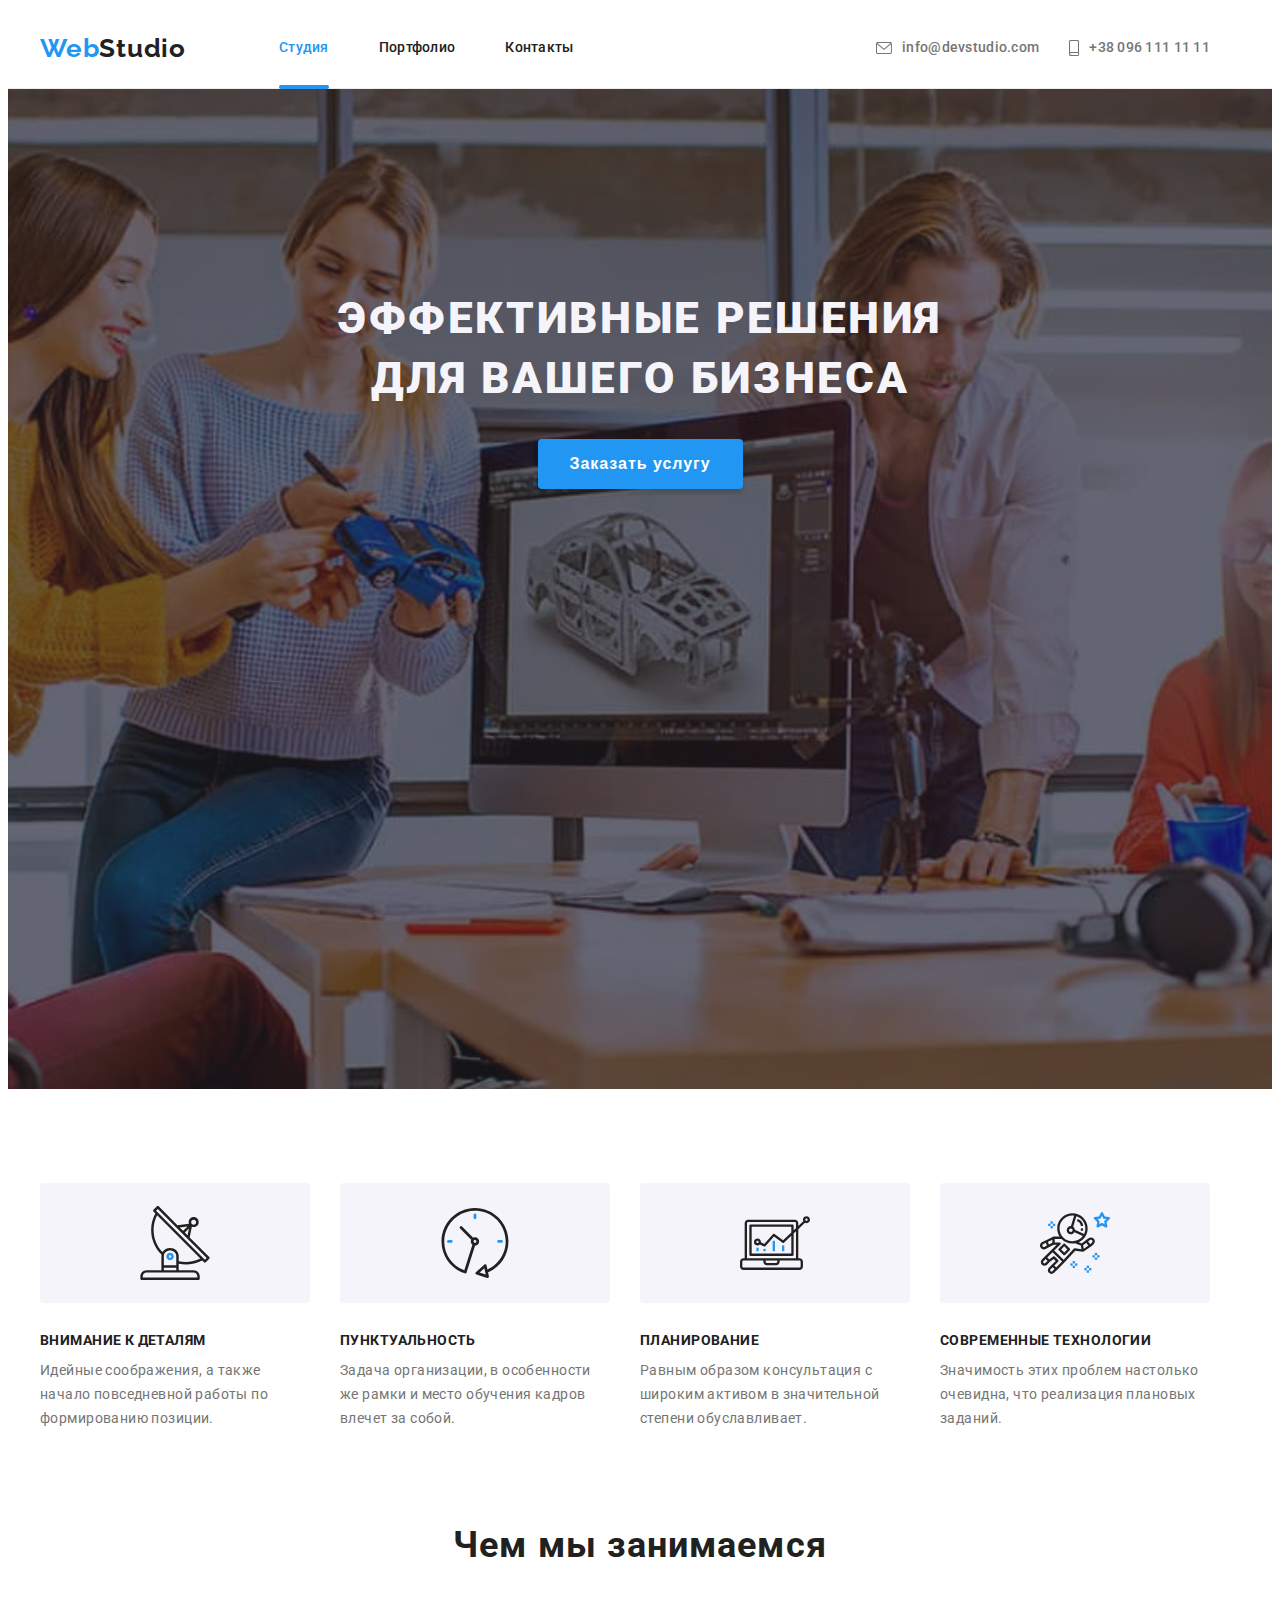
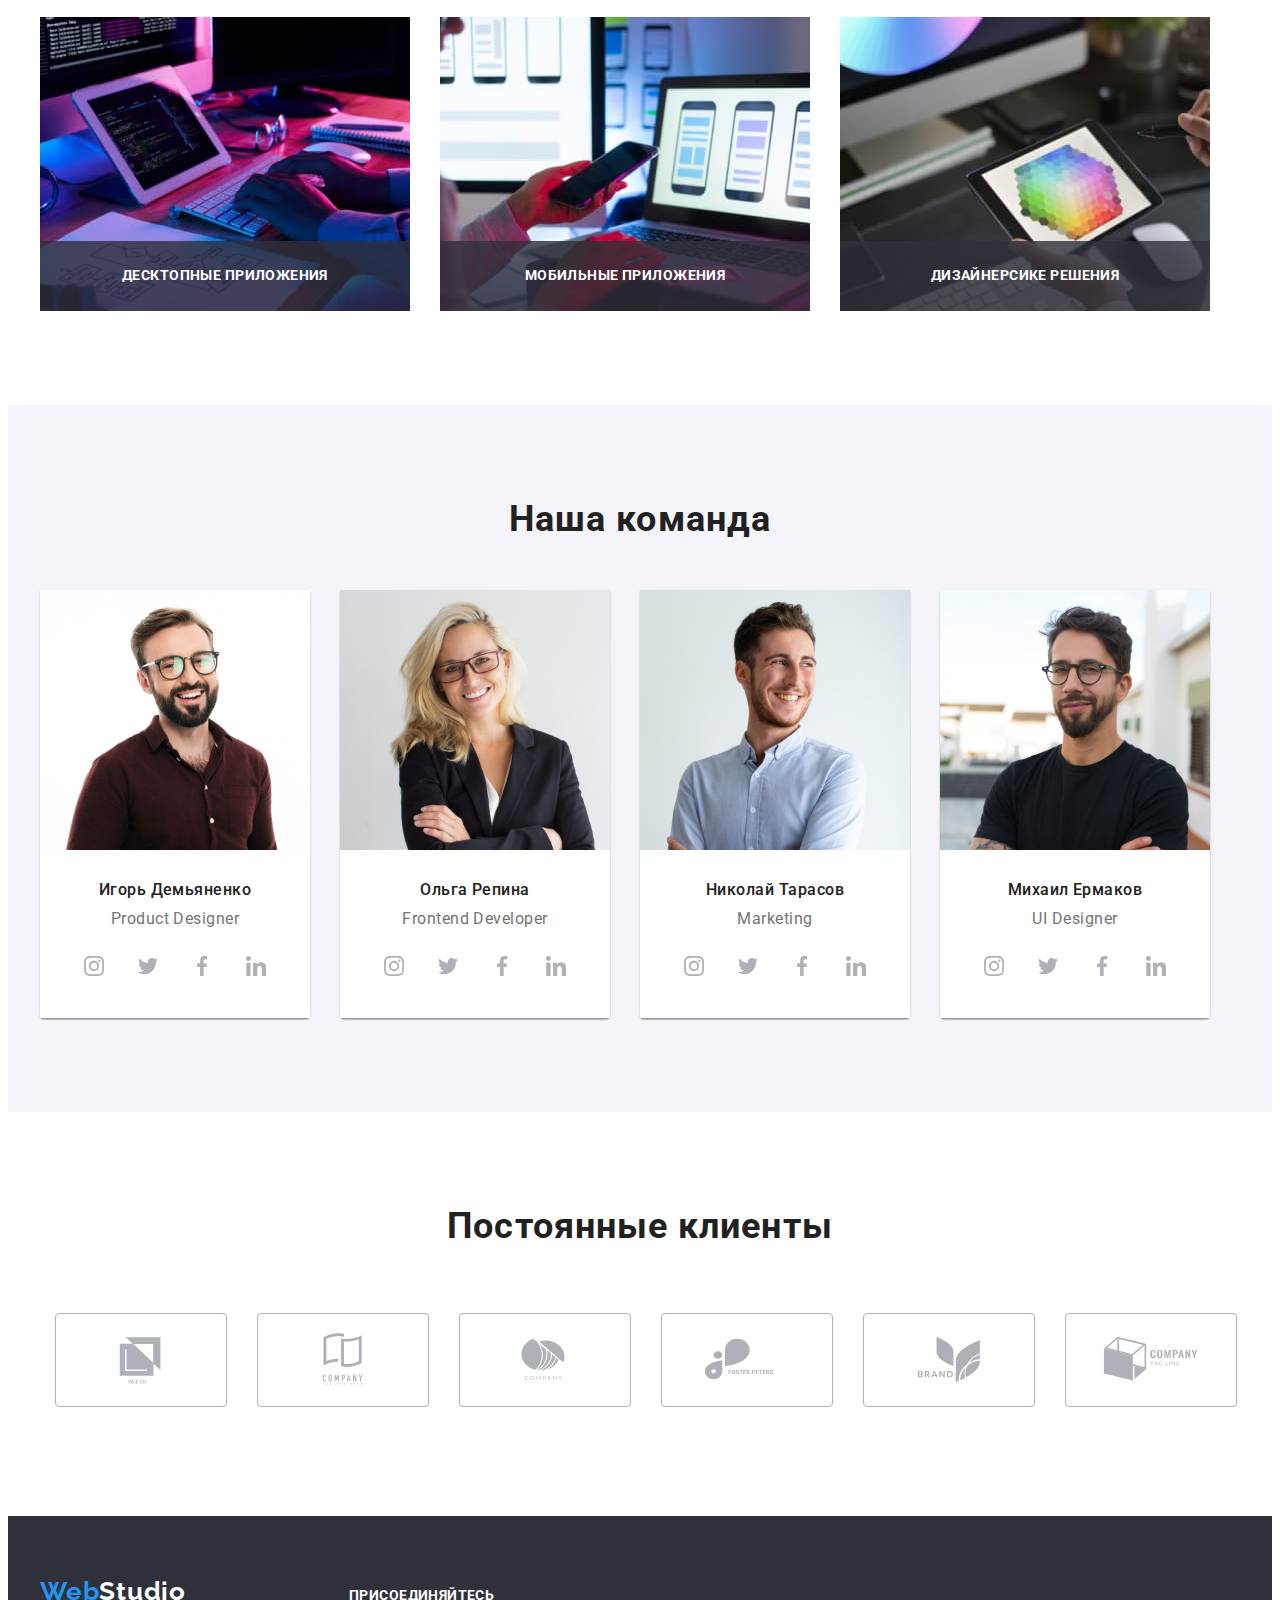
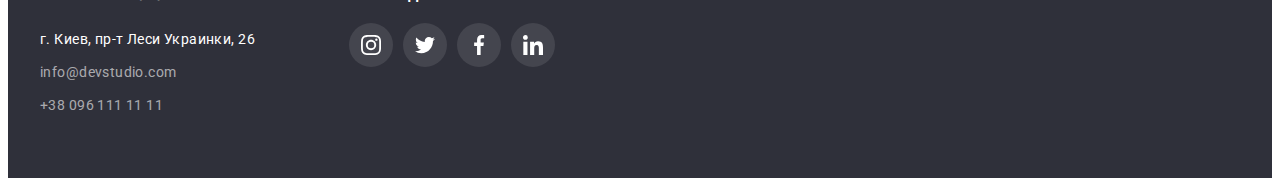
==== index.html @ 059f2877 "Initial commit" ====
<!DOCTYPE html>
<html lang="ru">
  <head>
    <meta charset="UTF-8" />
    <meta http-equiv="X-UA-Compatible" content="IE=edge" />
    <meta name="viewport" content="width=device-width, initial-scale=1.0" />
    <title>WebStudio. Эффективные решения для Вашего бизнеса.</title>
    <!-- FONTS -->
    <link rel="preconnect" href="https://fonts.googleapis.com" />
    <link rel="preconnect" href="https://fonts.gstatic.com" crossorigin />
    <link
      href="https://fonts.googleapis.com/css2?family=Raleway:wght@700&family=Roboto:wght@400;500;700;900&display=swap"
      rel="stylesheet"
    />
    <!-- norm styles -->
    <link
      rel="stylesheet"
      href="https://cdnjs.cloudflare.com/ajax/libs/modern-normalize/1.1.0/modern-normalize.min.css"
      integrity="sha512-wpPYUAdjBVSE4KJnH1VR1HeZfpl1ub8YT/NKx4PuQ5NmX2tKuGu6U/JRp5y+Y8XG2tV+wKQpNHVUX03MfMFn9Q=="
      crossorigin="anonymous"
      referrerpolicy="no-referrer"
    />
    <!-- end norm styles -->
    <!-- styles -->
    <link href="styles.css" rel="stylesheet" />
  </head>
  <body>
    <!-- HEADER -->
    <header class="header-bord">
      <div class="container header-container">
        <nav class="header-container">
          <a class="link logo" href="index.html"
            >Web<span class="clr-logo-header">Studio</span></a
          >
          <ul class="list nav-header">
            <li class="header-nav-item">
              <a class="current-link link" href="index.html">Студия</a>
            </li>
            <li class="header-nav-item">
              <a class="header-link link" href="./portfolio.html">Портфолио</a>
            </li>
            <li class="header-nav-item">
              <a class="header-link link" href="">Контакты</a>
            </li>
          </ul>
        </nav>
        <ul class="list nav-header header-contakt-list">
          <li class="header-cont-item">
            <a
              class="header-link link header-contact-link"
              href="mailto:info@devstudio.com"
              ><svg class="head-cont-icon" width="16" height="12">
                <use href="./images/img-icons/icons.svg#icon-mail"></use></svg
              >info@devstudio.com</a
            >
          </li>
          <li class="header-cont-item">
            <a
              class="header-link link header-contact-link"
              href="tel:+380961111111"
              ><svg class="head-cont-icon" width="10" height="16">
                <use href="./images/img-icons/icons.svg#icon-tel"></use></svg
              >+38 096 111 11 11</a
            >
          </li>
        </ul>
      </div>
    </header>
    <!-- MAIN -->
    <main>
      <!-- banner main -->
      <section class="banner-main overlay">
        <div class="container cont-banner">
          <h1 class="banner-title">Эффективные решения для Вашего бизнеса</h1>
          <!-- BUTTON -->
          <button class="btn" type="button">Заказать услугу</button>
        </div>
      </section>
      <!-- studio skills -->
      <section class="section">
        <div class="container cont-studio-skills">
          <h2 hidden>Наши преимущества</h2>
          <ul class="list skills-list">
            <li class="skills-list-item icon-antenna">
              <h3 class="header-secondary">Внимание к деталям</h3>
              <p class="p-header-secondary">
                Идейные соображения, а также начало повседневной работы по
                формированию позиции.
              </p>
            </li>
            <li class="skills-list-item icon-time">
              <h3 class="header-secondary">Пунктуальность</h3>
              <p class="p-header-secondary">
                Задача организации, в особенности же рамки и место обучения
                кадров влечет за собой.
              </p>
            </li>
            <li class="skills-list-item icon-planning">
              <h3 class="header-secondary">Планирование</h3>
              <p class="p-header-secondary">
                Равным образом консультация с широким активом в значительной
                степени обуславливает.
              </p>
            </li>
            <li class="skills-list-item icon-technology">
              <h3 class="header-secondary">Современные технологии</h3>
              <p class="p-header-secondary">
                Значимость этих проблем настолько очевидна, что реализация
                плановых заданий.
              </p>
            </li>
          </ul>
        </div>
      </section>
      <!-- what are we doing -->
      <section class="section sec-about">
        <div class="container">
          <h2 class="header-main">Чем мы занимаемся</h2>
          <ul class="list cont-about">
            <li class="cont-about-item">
              <img
                src="./images/img-zan-1.jpg"
                alt="Программист работает на компьютере"
                width="370"
                height="294"
              />
              <p class="cont-about-overlay">десктопные приложения</p>
            </li>
            <li class="cont-about-item">
              <img
                src="./images/img-zan-2.jpg"
                alt="Человек разрабатывает мобильное приложение."
                width="370"
                height="294"
              />
              <p class="cont-about-overlay">мобильные приложения</p>
            </li>
            <li class="cont-about-item">
              <img
                src="./images/img-zan-3.jpg"
                alt="Дизайнер работает с палитрой цветов."
                width="370"
                height="294"
              />
              <p class="cont-about-overlay">дизайнерсике решения</p>
            </li>
          </ul>
        </div>
      </section>
      <!-- our team -->
      <section class="section-ourteam section">
        <div class="container">
          <h2 class="header-main">Наша команда</h2>
          <ul class="list card-set">
            <li class="card-team-item">
              <img
                src="images/img-team-1.jpg"
                alt="Фотография Игоря Демьяненко"
                width="270"
                height="260"
              />
              <div class="team-card">
                <h3 class="name">Игорь Демьяненко</h3>
                <p class="seconadry-txt">Product Designer</p>
                <ul class="list social-media">
                  <li class="social-media-list">
                    <a
                      class="social-media-link"
                      href=""
                      target="_blank"
                      rel="noopener noreferrer"
                      aria-label="instagram"
                    >
                      <svg class="social-media-icon" width="20" height="20">
                        <use
                          href="./images/img-icons/icons.svg#icon-instagram"
                        ></use>
                      </svg>
                    </a>
                  </li>
                  <li class="social-media-list">
                    <a
                      class="social-media-link"
                      href=""
                      target="_blank"
                      rel="noopener noreferrer"
                      aria-label="twitter"
                    >
                      <svg class="social-media-icon" width="20" height="20">
                        <use
                          href="./images/img-icons/icons.svg#icon-twitter"
                        ></use>
                      </svg>
                    </a>
                  </li>
                  <li class="social-media-list">
                    <a
                      class="social-media-link"
                      href=""
                      target="_blank"
                      rel="noopener noreferrer"
                      aria-label="facebook"
                    >
                      <svg class="social-media-icon" width="20" height="20">
                        <use
                          href="./images/img-icons/icons.svg#icon-facebook"
                        ></use>
                      </svg>
                    </a>
                  </li>
                  <li class="social-media-list">
                    <a
                      class="social-media-link"
                      href=""
                      target="_blank"
                      rel="noopener noreferrer"
                      aria-label="linkedin"
                    >
                      <svg class="social-media-icon" width="20" height="20">
                        <use
                          href="./images/img-icons/icons.svg#icon-linkedin"
                        ></use>
                      </svg>
                    </a>
                  </li>
                </ul>
              </div>
            </li>
            <li class="card-team-item">
              <img
                src="images/img-team-2.jpg"
                alt="Фотография Ольги Репиной"
                width="270"
                height="260"
              />
              <div class="team-card">
                <h3 class="name">Ольга Репина</h3>
                <p class="seconadry-txt">Frontend Developer</p>
                <ul class="list social-media">
                  <li class="social-media-list">
                    <a
                      class="social-media-link"
                      href=""
                      target="_blank"
                      rel="noopener noreferrer"
                      aria-label="instagram"
                    >
                      <svg class="social-media-icon" width="20" height="20">
                        <use
                          href="./images/img-icons/icons.svg#icon-instagram"
                        ></use>
                      </svg>
                    </a>
                  </li>
                  <li class="social-media-list">
                    <a
                      class="social-media-link"
                      href=""
                      target="_blank"
                      rel="noopener noreferrer"
                      aria-label="twitter"
                    >
                      <svg class="social-media-icon" width="20" height="20">
                        <use
                          href="./images/img-icons/icons.svg#icon-twitter"
                        ></use>
                      </svg>
                    </a>
                  </li>
                  <li class="social-media-list">
                    <a
                      class="social-media-link"
                      href=""
                      target="_blank"
                      rel="noopener noreferrer"
                      aria-label="facebook"
                    >
                      <svg class="social-media-icon" width="20" height="20">
                        <use
                          href="./images/img-icons/icons.svg#icon-facebook"
                        ></use>
                      </svg>
                    </a>
                  </li>
                  <li class="social-media-list">
                    <a
                      class="social-media-link"
                      href=""
                      target="_blank"
                      rel="noopener noreferrer"
                      aria-label="linkedin"
                    >
                      <svg class="social-media-icon" width="20" height="20">
                        <use
                          href="./images/img-icons/icons.svg#icon-linkedin"
                        ></use>
                      </svg>
                    </a>
                  </li>
                </ul>
              </div>
            </li>
            <li class="card-team-item">
              <img
                src="images/img-team-3.jpg"
                alt="Фотография Николая Тарасова"
                width="270"
                height="260"
              />
              <div class="team-card">
                <h3 class="name">Николай Тарасов</h3>
                <p class="seconadry-txt">Marketing</p>
                <ul class="list social-media">
                  <li class="social-media-list">
                    <a
                      class="social-media-link"
                      href=""
                      target="_blank"
                      rel="noopener noreferrer"
                      aria-label="instagram"
                    >
                      <svg class="social-media-icon" width="20" height="20">
                        <use
                          href="./images/img-icons/icons.svg#icon-instagram"
                        ></use>
                      </svg>
                    </a>
                  </li>
                  <li class="social-media-list">
                    <a
                      class="social-media-link"
                      href=""
                      target="_blank"
                      rel="noopener noreferrer"
                      aria-label="twitter"
                    >
                      <svg class="social-media-icon" width="20" height="20">
                        <use
                          href="./images/img-icons/icons.svg#icon-twitter"
                        ></use>
                      </svg>
                    </a>
                  </li>
                  <li class="social-media-list">
                    <a
                      class="social-media-link"
                      href=""
                      target="_blank"
                      rel="noopener noreferrer"
                      aria-label="facebook"
                    >
                      <svg class="social-media-icon" width="20" height="20">
                        <use
                          href="./images/img-icons/icons.svg#icon-facebook"
                        ></use>
                      </svg>
                    </a>
                  </li>
                  <li class="social-media-list">
                    <a
                      class="social-media-link"
                      href=""
                      target="_blank"
                      rel="noopener noreferrer"
                      aria-label="linkedin"
                    >
                      <svg class="social-media-icon" width="20" height="20">
                        <use
                          href="./images/img-icons/icons.svg#icon-linkedin"
                        ></use>
                      </svg>
                    </a>
                  </li>
                </ul>
              </div>
            </li>
            <li class="card-team-item">
              <img
                src="images/img-team-4.jpg"
                alt="Фотография Михаила Ермакова"
                width="270"
                height="260"
              />
              <div class="team-card">
                <h3 class="name">Михаил Ермаков</h3>
                <p class="seconadry-txt">UI Designer</p>
                <ul class="list social-media">
                  <li class="social-media-list">
                    <a
                      class="social-media-link"
                      href=""
                      target="_blank"
                      rel="noopener noreferrer"
                      aria-label="instagram"
                    >
                      <svg class="social-media-icon" width="20" height="20">
                        <use
                          href="./images/img-icons/icons.svg#icon-instagram"
                        ></use>
                      </svg>
                    </a>
                  </li>
                  <li class="social-media-list">
                    <a
                      class="social-media-link"
                      href=""
                      target="_blank"
                      rel="noopener noreferrer"
                      aria-label="twitter"
                    >
                      <svg class="social-media-icon" width="20" height="20">
                        <use
                          href="./images/img-icons/icons.svg#icon-twitter"
                        ></use>
                      </svg>
                    </a>
                  </li>
                  <li class="social-media-list">
                    <a
                      class="social-media-link"
                      href=""
                      target="_blank"
                      rel="noopener noreferrer"
                      aria-label="facebook"
                    >
                      <svg class="social-media-icon" width="20" height="20">
                        <use
                          href="./images/img-icons/icons.svg#icon-facebook"
                        ></use>
                      </svg>
                    </a>
                  </li>
                  <li class="social-media-list">
                    <a
                      class="social-media-link"
                      href=""
                      target="_blank"
                      rel="noopener noreferrer"
                      aria-label="linkedin"
                    >
                      <svg class="social-media-icon" width="20" height="20">
                        <use
                          href="./images/img-icons/icons.svg#icon-linkedin"
                        ></use>
                      </svg>
                    </a>
                  </li>
                </ul>
              </div>
            </li>
          </ul>
        </div>
      </section>
    </main>
    <!-- CLIENTS -->
    <section class="section">
      <div class="container">
        <h2 class="header-main">Постоянные клиенты</h2>
        <ul class="list list-logo-clients">
          <li class="sec-clients-item card-set-item">
            <a
              class="sec-clients-link"
              href="#"
              target="_blank"
              rel="noopener noreferrer"
            >
              <svg class="sec-clients-icon" width="106" height="60">
                <use
                  href="./images/img-icons/icons.svg#icon-logo-client-1"
                ></use>
              </svg>
            </a>
          </li>
          <li class="sec-clients-item card-set-item">
            <a
              class="sec-clients-link"
              href="#"
              target="_blank"
              rel="noopener noreferrer"
            >
              <svg class="sec-clients-icon" width="106" height="60">
                <use
                  href="./images/img-icons/icons.svg#icon-logo-client-2"
                ></use>
              </svg>
            </a>
          </li>
          <li class="sec-clients-item card-set-item">
            <a
              class="sec-clients-link"
              href="#"
              target="_blank"
              rel="noopener noreferrer"
            >
              <svg class="sec-clients-icon" width="106" height="60">
                <use
                  href="./images/img-icons/icons.svg#icon-logo-client-3"
                ></use>
              </svg>
            </a>
          </li>
          <li class="sec-clients-item card-set-item">
            <a
              class="sec-clients-link"
              href="#"
              target="_blank"
              rel="noopener noreferrer"
            >
              <svg class="sec-clients-icon" width="106" height="60">
                <use
                  href="./images/img-icons/icons.svg#icon-logo-client-4"
                ></use>
              </svg>
            </a>
          </li>
          <li class="sec-clients-item card-set-item">
            <a
              class="sec-clients-link"
              href="#"
              target="_blank"
              rel="noopener noreferrer"
            >
              <svg class="sec-clients-icon" width="106" height="60">
                <use
                  href="./images/img-icons/icons.svg#icon-logo-client-5"
                ></use>
              </svg>
            </a>
          </li>
          <li class="sec-clients-item card-set-item">
            <a
              class="sec-clients-link"
              href="#"
              target="_blank"
              rel="noopener noreferrer"
            >
              <svg class="sec-clients-icon" width="106" height="60">
                <use
                  href="./images/img-icons/icons.svg#icon-logo-client-6"
                ></use>
              </svg>
            </a>
          </li>
        </ul>
      </div>
    </section>
    <!-- FOOTER -->
    <footer class="footer">
      <div class="container-footer">
        <div class="footer-address">
          <a class="link logo" href="index.html"
            >Web<span class="clr-logo-footer">Studio</span></a
          >
          <address class="adress">
            <ul class="list">
              <li class="foot-item">
                <a
                  class="footer-linkadres link"
                  href="https://goo.gl/maps/7GUnQoi994wAS5BG8"
                  target="_blank"
                  rel="noopener noreferrer"
                  >г. Киев, пр-т Леси Украинки, 26</a
                >
              </li>
              <li class="foot-item">
                <a class="footer-linkcont link" href="mailto:info@devstudio.com"
                  >info@devstudio.com</a
                >
              </li>
              <li class="foot-item">
                <a class="footer-linkcont link" href="tel:+380961111111"
                  >+38 096 111 11 11</a
                >
              </li>
            </ul>
          </address>
        </div>
        <div>
          <p class="foot-title-join">присоединяйтесь</p>
          <ul class="list social-media">
            <li class="social-media-footlist">
              <a
                class="social-media-footlink"
                href=""
                target="_blank"
                rel="noopener noreferrer"
                aria-label="instagram"
              >
                <svg class="social-media-icon" width="20" height="20">
                  <use href="./images/img-icons/icons.svg#icon-instagram"></use>
                </svg>
              </a>
            </li>
            <li class="social-media-footlist">
              <a
                class="social-media-footlink"
                href=""
                target="_blank"
                rel="noopener noreferrer"
                aria-label="twitter"
              >
                <svg class="social-media-icon" width="20" height="20">
                  <use href="./images/img-icons/icons.svg#icon-twitter"></use>
                </svg>
              </a>
            </li>
            <li class="social-media-footlist">
              <a
                class="social-media-footlink"
                href=""
                target="_blank"
                rel="noopener noreferrer"
                aria-label="facebook"
              >
                <svg class="social-media-icon" width="20" height="20">
                  <use href="./images/img-icons/icons.svg#icon-facebook"></use>
                </svg>
              </a>
            </li>
            <li class="social-media-footlist">
              <a
                class="social-media-footlink"
                href=""
                target="_blank"
                rel="noopener noreferrer"
                aria-label="linkedin"
              >
                <svg class="social-media-icon" width="20" height="20">
                  <use href="./images/img-icons/icons.svg#icon-linkedin"></use>
                </svg>
              </a>
            </li>
          </ul>
        </div>
      </div>
    </footer>
  </body>
</html>
---- styles.css ----
:root {
  /* fonts */
  --main-font: "Roboto";
  --secondary-font: "Raleway";
  /* text-colors */
  --brand-color: #2196f3;
  --main-textcolor: #757575;
  --header-textcolor: #212121;
  /* bg-colors */
  --main-bgcolor: #e5e5e5;
  --secondary-bgcolor: #2f303a;
  --add-color: #f5f4fa;
  --about-overlay-bg: rgba(47, 48, 58, 0.8);
  /* others */
  --white-clr: #ffffff;
  --items: 3;
  --indent: 30px;
  --borderclr: #eeeeee;
  --border-head-clr: #ececec;
  --brdr-logo-clients: #afb1b8;
  --transition-timing-func: cubic-bezier(0.4, 0, 0.2, 1);
}
body {
  font-family: var(--main-font), sans-serif;
  font-size: 14px;
  line-height: 1.71;
  letter-spacing: 0.03em;
  color: var(--main-textcolor);
}
/* common styles start */
.section {
  padding-bottom: 94px;
  padding-top: 94px;
}
.card-set {
  display: flex;
  flex-wrap: wrap;
  margin-left: 0;
  margin-right: 0;
}
.card-set-item {
  flex-basis: calc((100% - var(--indent) * var(--items)) / var(--items));
  margin: calc(var(--indent) / 2);
}
.container {
  width: 1200px;
  padding-left: 15px;
  padding-right: 15px;
  margin-left: auto;
  margin-right: auto;
}
.container-footer {
  display: flex;
  align-items: baseline;
  width: 1200px;
  padding-left: 15px;
  padding-right: 15px;
  margin-left: auto;
  margin-right: auto;
}
h1,
h2,
h3,
h4,
p {
  margin: 0;
}
img {
  display: block;
  max-width: 100%;
  height: auto;
}
.link {
  text-decoration: none;
}
.list {
  list-style: none;
  margin: 0;
  padding: 0;
}
/* common styles end */
/* header section */
.header-bord {
  border-bottom: 1px solid var(--border-head-clr);
}
.header-container {
  display: flex;
  align-items: center;
}
.nav-header {
  display: flex;
}
.header-nav-item {
  display: flex;
  align-items: center;
  position: relative;
}
.header-link {
  display: flex;
  align-items: center;
  padding: 32px 0 32px 0;
  font-weight: 500;
  font-size: 14px;
  line-height: 1.14;
  letter-spacing: 0.02em;
  color: var(--header-textcolor);
  transition: color 250ms var(--transition-timing-func);
}
.current-link {
  display: block;
  padding-top: 32px;
  padding-bottom: 32px;
  font-weight: 500;
  font-size: 14px;
  line-height: 1.14;
  letter-spacing: 0.02em;
  color: var(--brand-color);
  background-color: var(--white-clr);
  transition: color 250ms var(--transition-timing-func);
}
.current-link::after {
  content: "";
  position: absolute;
  left: 0;
  bottom: -1px;
  width: 100%;
  height: 4px;
  background: var(--brand-color);
  border-radius: 2px;
}
.header-link::after {
  content: "";
  position: absolute;
  left: 0;
  bottom: -1px;
  width: 100%;
  height: 4px;
  background: var(--brand-color);
  border-radius: 2px;
  opacity: 0;
  transition: color 250ms var(--transition-timing-func);
}
.header-link:hover::after,
.header-link:focus {
  color: var(--brand-color);
  opacity: 1;
  transition: color 250ms var(--transition-timing-func);
}
.header-contakt-list {
  display: flex;
  margin-left: auto;
}
.header-contact-link {
  color: var(--main-textcolor);
}
.header-nav-item:not(:last-child) {
  justify-content: center;
  margin-right: 50px;
}
.header-cont-item {
  display: flex;
  align-items: center;
  margin-right: 30px;
}
.head-cont-icon {
  fill: currentColor;
  margin-right: 10px;
}
.clr-logo-header {
  color: var(--header-textcolor);
}
.clr-logo-footer {
  color: var(--white-clr);
}
.overlay {
  max-width: 1600px;
  height: 600px;
  margin: 0 auto;
  background-image: linear-gradient(
      to right,
      rgba(47, 48, 58, 0.4),
      rgba(47, 48, 58, 0.4)
    ),
    url(./images/img-banner.jpg);
  background-repeat: no-repeat;
  background-size: cover;
  background-position: center;
}
.btn {
  cursor: pointer;
  background-color: var(--brand-color);
  color: var(--white-clr);
  box-shadow: 0px 4px 4px rgba(0, 0, 0, 0.15);
  border-radius: 4px;
  font-weight: 700;
  font-size: 16px;
  line-height: 1.88;
  letter-spacing: 0.06em;
  padding: 10px 32px;
  margin-top: 30px;
  border: none;
}
.banner-main {
  font-family: var(--main-font);
  padding-top: 200px;
  padding-bottom: 200px;
  text-align: center;
  background-color: var(--secondary-bgcolor);
}
.banner-title {
  font-family: var(--main-font);
  color: var(--add-color);
  margin: 0 auto;
  width: 696px;
  font-weight: 900;
  font-size: 44px;
  line-height: 1.36;
  letter-spacing: 0.06em;
  text-transform: uppercase;
}
.header-main {
  font-weight: 700;
  font-size: 36px;
  line-height: 1.16;
  text-align: center;
  letter-spacing: 0.03em;
  color: var(--header-textcolor);
  margin-bottom: 50px;
}
.header-secondary {
  font-weight: 700;
  font-size: 14px;
  line-height: 1.14;
  letter-spacing: 0.03em;
  text-transform: uppercase;
  color: var(--header-textcolor);
  margin-bottom: 10px;
}
.p-header-secondary {
  line-height: 1.71;
}
.card-team-item {
  margin-right: 30px;
  box-shadow: 0px 1px 3px rgba(0, 0, 0, 0.12), 0px 1px 1px rgba(0, 0, 0, 0.14),
    0px 2px 1px rgba(0, 0, 0, 0.2);
  border-radius: 0px 0px 4px 4px;
}
.card-team-item:nth-child(4n) {
  margin-right: 0;
}
.team-card {
  background-color: var(--white-clr);
  padding: 30px 0 30px 0;
  text-align: center;
}
.pfolio-card-txt {
  border: 1px solid var(--borderclr);
  border-top: none;
  padding: 20px 24px 20px 24px;
}
.name {
  font-weight: 500;
  font-size: 16px;
  line-height: 1.19;
  letter-spacing: 0.03em;
  color: var(--header-textcolor);
  margin-bottom: 10px;
}
.seconadry-txt {
  font-size: 16px;
  line-height: 1.19;
  letter-spacing: 0.03em;
  color: var(--main-textcolor);
  margin-bottom: 16px;
}
.pfolio-header {
  font-weight: 700;
  font-size: 18px;
  line-height: 2;
  letter-spacing: 0.03em;
  margin-bottom: 4px;
  color: var(--header-textcolor);
}
.cont-studio-skills {
  display: flex;
}
.skills-list {
  display: flex;
}
.skills-list-item {
  flex-basis: 270px;
}
.skills-list-item:not(:last-child) {
  margin-right: 30px;
}
.skills-list-item::before {
  display: flex;
  content: "";
  height: 120px;
  background-size: 70px;
  background-repeat: no-repeat;
  background-position: center;
  background-color: var(--add-color);
  border-radius: 4px;
  margin-bottom: 30px;
}
.icon-antenna::before {
  background-image: url(./images/img-icons/icon-antenna.svg);
}
.icon-time::before {
  background-image: url(./images/img-icons/icon-clock.svg);
}
.icon-planning::before {
  background-image: url(./images/img-icons/icon-diagram.svg);
}
.icon-technology::before {
  background-image: url(./images/img-icons/icon-astronaut\ .svg);
}
.cont-about {
  display: flex;
}
.sec-about {
  padding-top: 0;
}
.cont-about-item {
  position: relative;
}
.cont-about-item:not(:last-child) {
  margin-right: 30px;
}
.cont-about-overlay {
  position: absolute;
  right: 0;
  bottom: 0;
  display: flex;
  justify-content: center;
  align-items: center;
  width: 100%;
  height: 23.8%;
  background: var(--about-overlay-bg);
  font-weight: 700;
  line-height: 1.14;
  text-transform: uppercase;
  color: var(--white-clr);
}
.section-ourteam {
  background-color: var(--add-color);
}
.social-media {
  display: flex;
  justify-content: center;
}
.social-media-link {
  display: flex;
  justify-content: center;
  align-items: center;
  width: 44px;
  height: 44px;
  border-radius: 50px;
  color: var(--brdr-logo-clients);
  transition: background-color 250ms var(--transition-timing-func),
    color 250ms var(--transition-timing-func);
}
.social-media-list:not(:last-child) {
  margin-right: 10px;
}
.social-media-link:hover,
.social-media-link:focus {
  color: var(--white-clr);
  background-color: var(--brand-color);
}
.social-media-icon {
  fill: currentColor;
}
.list-logo-clients {
  --items: 6;
  display: flex;
  margin: 0 0 0 0;
}
.sec-clients-link {
  display: flex;
  justify-content: center;
  align-items: center;
  width: 170px;
  height: 92px;
  border: 1px solid;
  color: var(--brdr-logo-clients);
  border-color: var(--brdr-logo-clients);
  border-radius: 4px;
  transition: border-color 250ms var(--transition-timing-func),
    color 250ms var(--transition-timing-func);
}
.sec-clients-link:hover,
.sec-clients-link:focus {
  color: var(--brand-color);
  border-color: var(--brand-color);
}
.sec-clients-icon {
  fill: currentColor;
}
/* footer */
footer {
  display: flex;
  background-color: var(--secondary-bgcolor);
  padding-top: 60px;
  padding-bottom: 60px;
}
.footer-linkadres {
  color: var(--white-clr);
  font-size: 14px;
  line-height: 1.71;
  letter-spacing: 0.03em;
}
.foot-item:not(:last-child) {
  margin-bottom: 9px;
}
.footer-linkadres:hover,
.footer-linkadres:focus {
  color: var(--brand-color);
}
.footer-linkcont {
  color: rgba(255, 255, 255, 0.6);
  font-size: 14px;
  line-height: 1.71;
  letter-spacing: 0.03em;
}
.footer-linkcont:hover,
.footer-linkcont:focus {
  color: var(--brand-color);
}
.adress {
  font-style: normal;
  margin-top: 20px;
}
.logo {
  font-family: var(--secondary-font);
  font-weight: 700;
  font-size: 26px;
  line-height: 1.19;
  letter-spacing: 0.03em;
  color: var(--brand-color);
  margin-right: 93px;
}
.footer-address {
  margin-right: 70px;
}
.foot-title-join {
  font-family: var(--main-font);
  font-weight: 700;
  line-height: 1.17;
  color: var(--white-clr);
  text-transform: uppercase;
  margin-bottom: 20px;
}
/* foot social miedia */
.social-media-footlink {
  display: flex;
  justify-content: center;
  align-items: center;
  width: 44px;
  height: 44px;
  border-radius: 50px;
  color: var(--white-clr);
  background-color: rgba(255, 255, 255, 0.1);
  transition: background-color 250ms var(--transition-timing-func);
}
.social-media-footlist:not(:last-child) {
  margin-right: 10px;
}
.social-media-footlink:hover,
.social-media-footlink:focus {
  background-color: var(--brand-color);
}
.social-media-icon {
  fill: currentColor;
}

/* portfolio */
.btn-pfolio {
  border: none;
  border-radius: 4px;
  background-color: var(--add-color);
  transition: background-color 250ms var(--transition-timing-func),
    color 250ms var(--transition-timing-func),
    box-shadow 250ms var(--transition-timing-func);
}
.btn-pfolio:hover,
.btn-pfolio:focus {
  color: var(--white-clr);
  background-color: var(--brand-color);
  box-shadow: 0px 3px 1px rgba(0, 0, 0, 0.1), 0px 1px 2px rgba(0, 0, 0, 0.08),
    0px 2px 2px rgba(0, 0, 0, 0.12);
  border-radius: 4px;
}
.pfolio-card-overlay {
  position: absolute;
  top: 0;
  left: 0;
  width: 100%;
  height: 100%;
  content: "";
  background-color: rgba(33, 150, 243, 0.9);
  transform: translateY(101%);
  transition: transform 250ms var(--transition-timing-func);
}
.pfolio-card-thumb {
  position: relative;
  overflow: hidden;
}
.pfolio-card-overlay-txt {
  font-size: 18px;
  line-height: 1.56;
  color: var(--white-clr);
  padding: 63px 24px;
}
.list-pfolio {
  display: flex;
  justify-content: center;
  margin-bottom: 50px;
}
.pfolio-cardlink {
  display: block;
}
.pfolio-cardlink:hover,
.pfolio-cardlink:focus {
  box-shadow: 0px 3px 1px rgba(0, 0, 0, 0.1), 0px 1px 2px rgba(0, 0, 0, 0.08),
    0px 2px 2px rgba(0, 0, 0, 0.12);
}
.list-pfolio-item:not(:last-child) {
  margin-right: 8px;
}
.btn-pfoliotxt {
  font-family: var(--main-font);
  font-weight: 500;
  font-size: 16px;
  line-height: 1.62;
  text-align: center;
  letter-spacing: 0.03em;
  color: var(--header-textcolor);
  padding: 6px 22px 6px 22px;
}
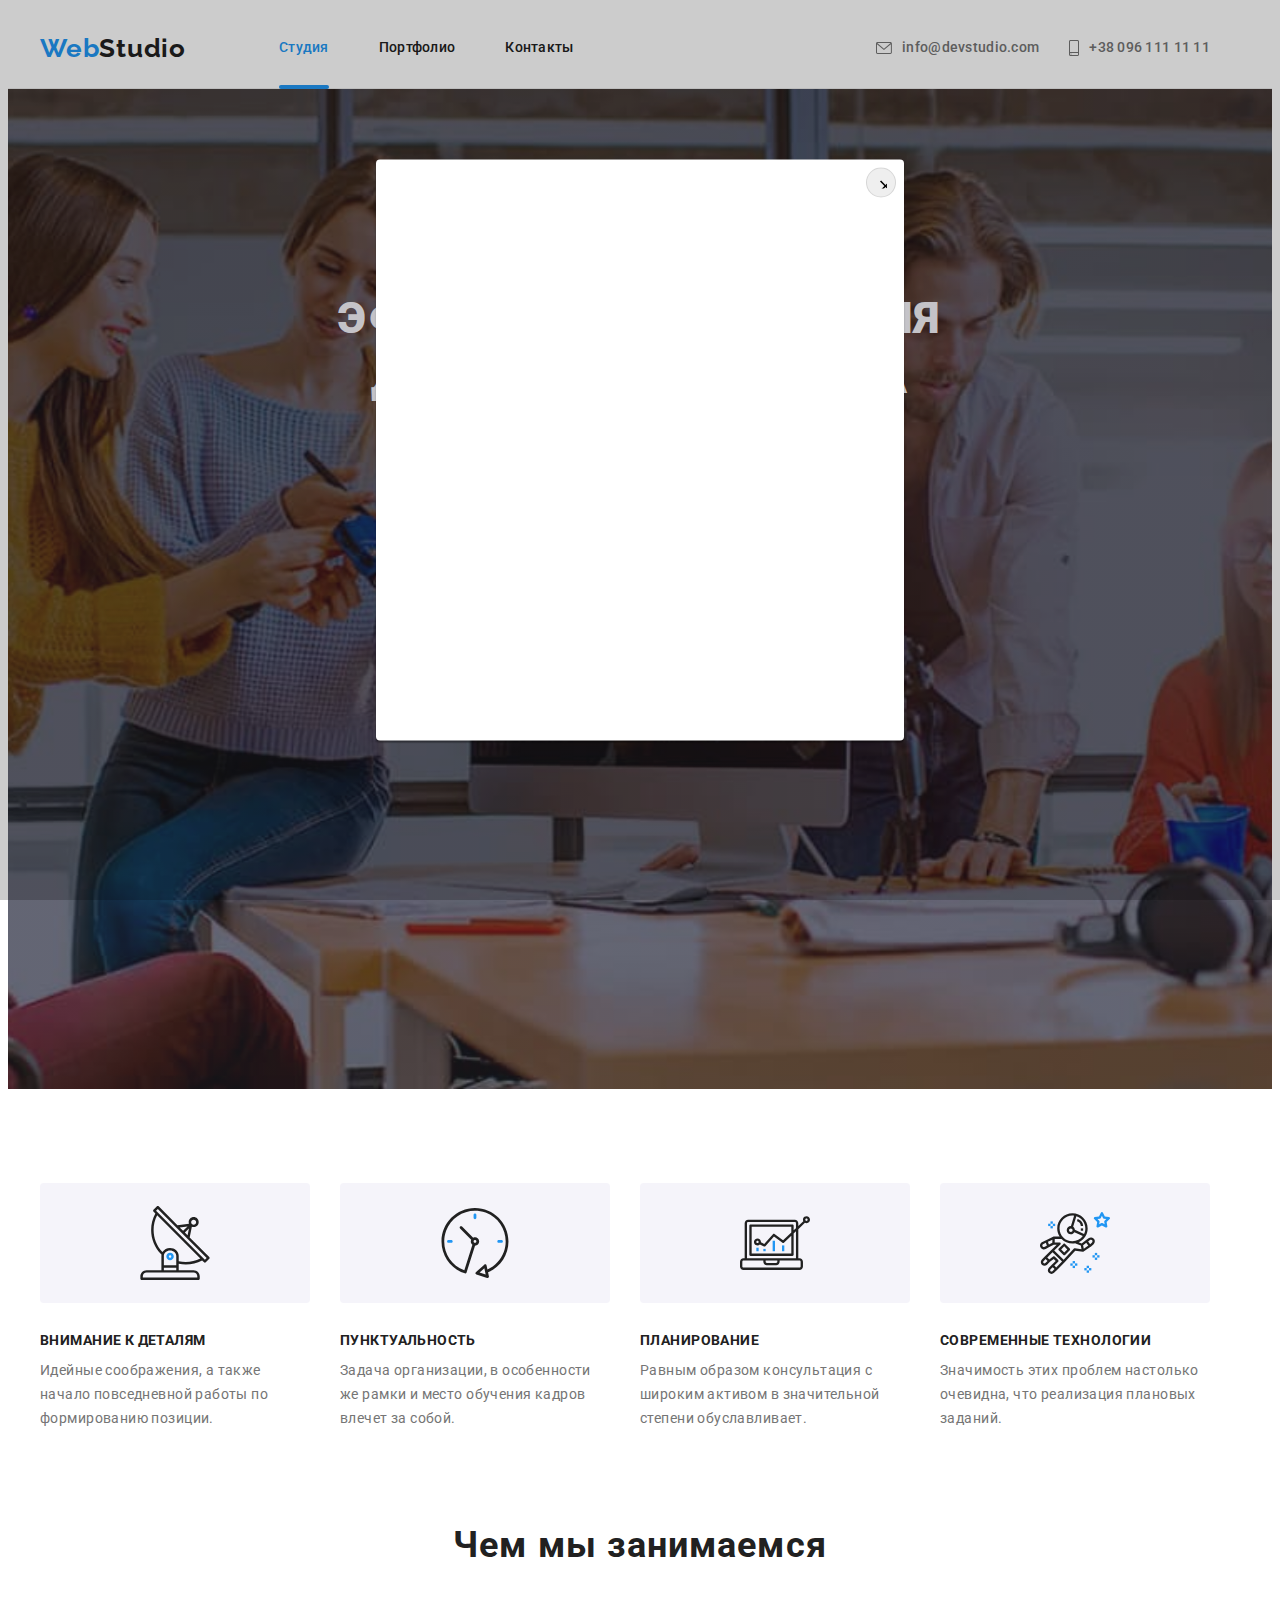
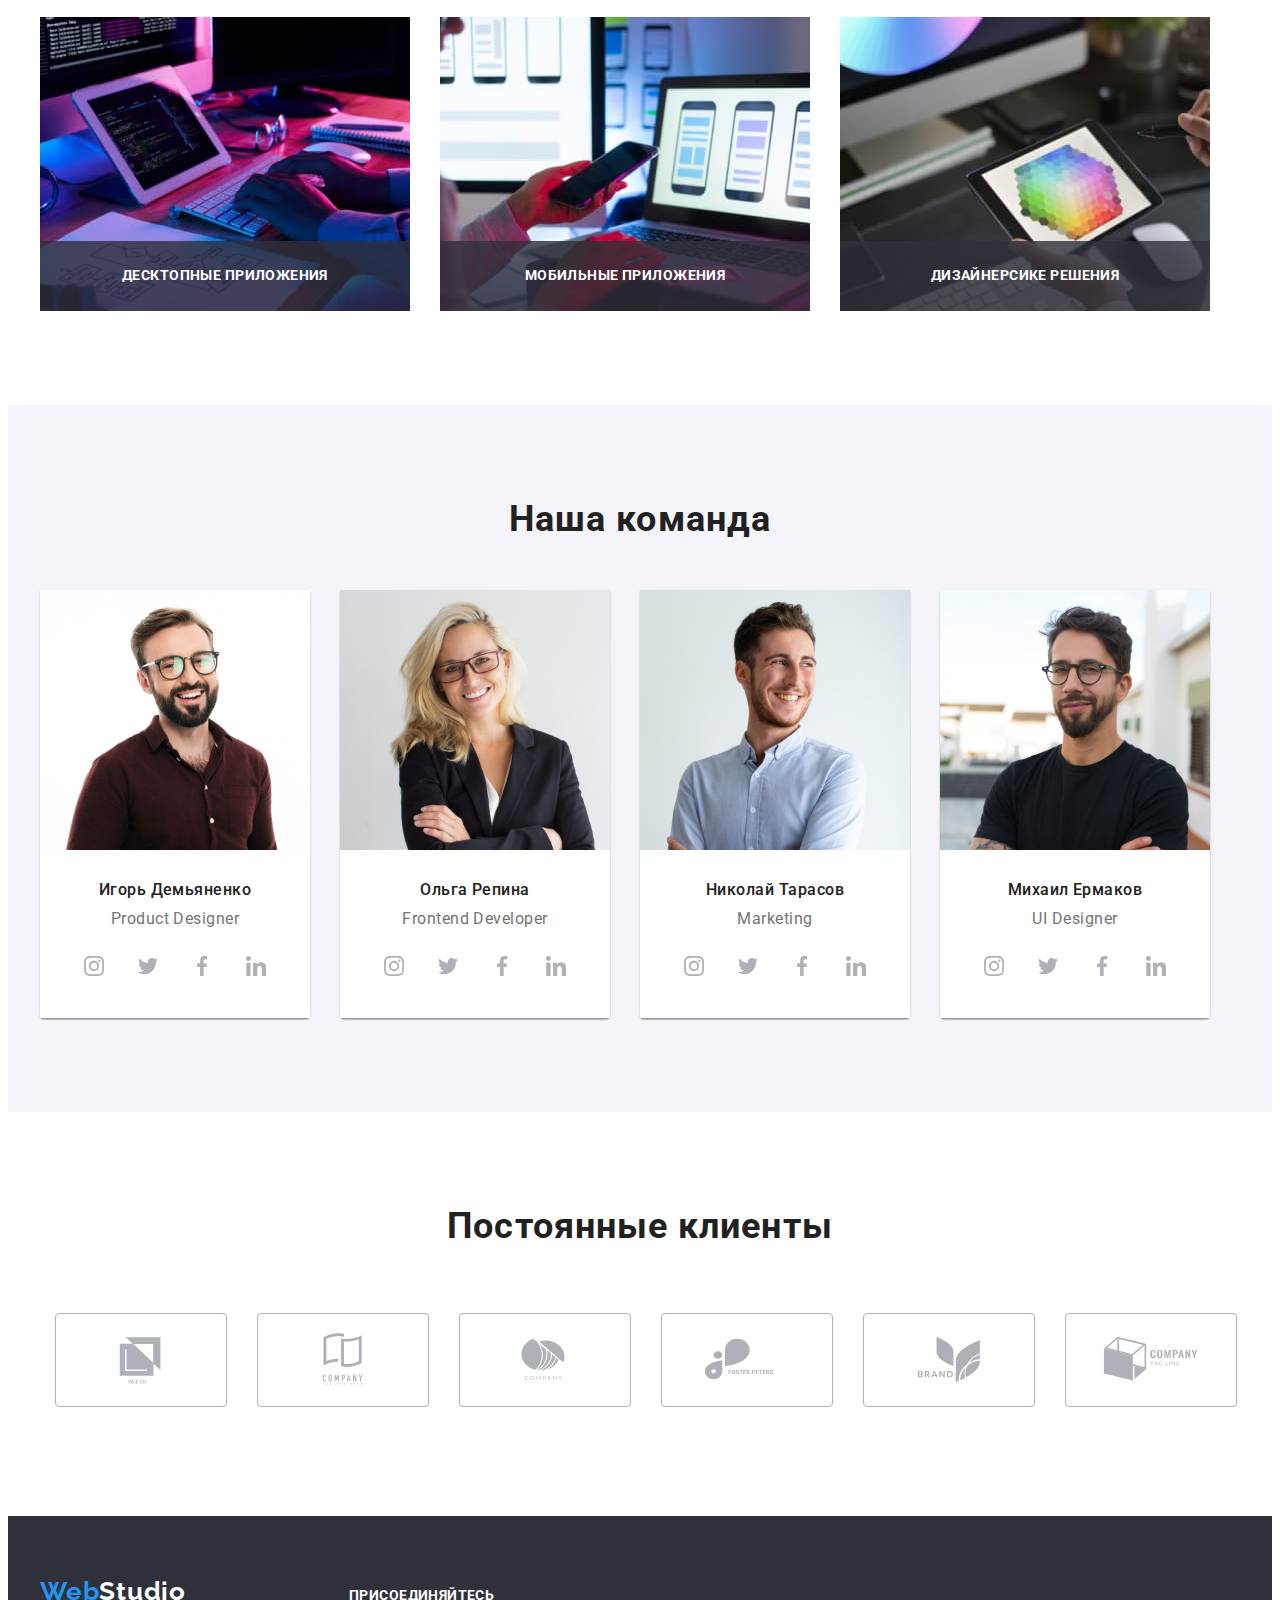
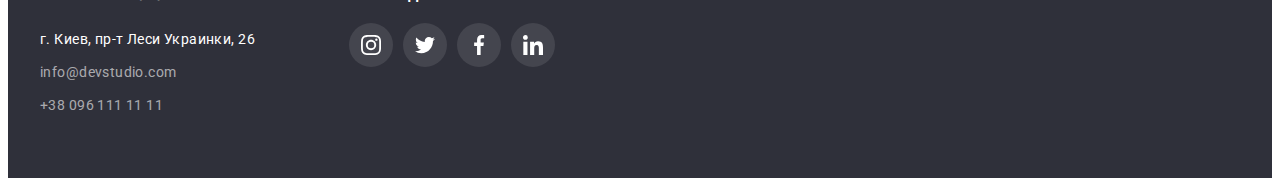
==== commit b03ca82b: "hw5-2" ====
--- a/index.html
+++ b/index.html
@@ -79,7 +79,7 @@
       <!-- studio skills -->
       <section class="section">
         <div class="container cont-studio-skills">
-          <h2 hidden>Наши преимущества</h2>
+          <h2 class="visual-hidden">Наши преимущества</h2>
           <ul class="list skills-list">
             <li class="skills-list-item icon-antenna">
               <h3 class="header-secondary">Внимание к деталям</h3>
@@ -634,5 +634,16 @@
         </div>
       </div>
     </footer>
+    <!-- MODAL WINDOW -->
+    <div class="modal-backdrop">
+      <div class="modal-win">
+        <button class="modal-btn-close" type="button">
+          <svg width="11" height="11">
+            <use href="./images/img-icons/original/close-mod-win.svg"></use>
+          </svg>
+        </button>
+      </div>
+    </div>
+    <script src="./js/modal.js"></script>
   </body>
 </html>
--- a/styles.css
+++ b/styles.css
@@ -78,6 +78,9 @@
   margin: 0;
   padding: 0;
 }
+.visual-hidden {
+  display: none;
+}
 /* common styles end */
 /* header section */
 .header-bord {
@@ -140,11 +143,9 @@
   opacity: 0;
   transition: color 250ms var(--transition-timing-func);
 }
-.header-link:hover::after,
+.header-link:hover,
 .header-link:focus {
   color: var(--brand-color);
-  opacity: 1;
-  transition: color 250ms var(--transition-timing-func);
 }
 .header-contakt-list {
   display: flex;
@@ -496,23 +497,32 @@
   position: absolute;
   top: 0;
   left: 0;
+  display: flex;
+  align-items: center;
+  justify-content: center;
   width: 100%;
   height: 100%;
-  content: "";
   background-color: rgba(33, 150, 243, 0.9);
   transform: translateY(101%);
   transition: transform 250ms var(--transition-timing-func);
 }
+.pfolio-card-desc {
+  font-size: 18px;
+  line-height: 1.56;
+  color: var(--white-clr);
+  padding: 63px 24px;
+}
+.pfolio-item {
+  position: relative;
+  overflow: hidden;
+}
+.pfolio-item:hover .pfolio-card-overlay {
+  transform: translateY(0);
+}
 .pfolio-card-thumb {
   position: relative;
   overflow: hidden;
 }
-.pfolio-card-overlay-txt {
-  font-size: 18px;
-  line-height: 1.56;
-  color: var(--white-clr);
-  padding: 63px 24px;
-}
 .list-pfolio {
   display: flex;
   justify-content: center;
@@ -520,11 +530,12 @@
 }
 .pfolio-cardlink {
   display: block;
+  transition: box-shadow 250ms var(--transition-timing-func);
 }
 .pfolio-cardlink:hover,
 .pfolio-cardlink:focus {
-  box-shadow: 0px 3px 1px rgba(0, 0, 0, 0.1), 0px 1px 2px rgba(0, 0, 0, 0.08),
-    0px 2px 2px rgba(0, 0, 0, 0.12);
+  box-shadow: 0px 1px 1px rgba(0, 0, 0, 0.12), 0px 4px 4px rgba(0, 0, 0, 0.06),
+    1px 4px 6px rgba(0, 0, 0, 0.16);
 }
 .list-pfolio-item:not(:last-child) {
   margin-right: 8px;
@@ -539,3 +550,41 @@
   color: var(--header-textcolor);
   padding: 6px 22px 6px 22px;
 }
+/* modal window */
+.modal-backdrop {
+  position: fixed;
+  top: 0;
+  left: 0;
+  width: 100%;
+  height: 100%;
+  background: rgba(0, 0, 0, 0.2);
+  transition: opacity 250ms var(--transition-timing-func);
+}
+.modal-win {
+  position: absolute;
+  top: 50%;
+  left: 50%;
+  transform: translate(-50%, -50%) scale(1);
+  width: 528px;
+  height: 581px;
+  background: var(--white-clr);
+  box-shadow: 0px 1px 3px rgb(0 0 0 / 12%), 0px 1px 1px rgb(0 0 0 / 14%),
+    0px 2px 1px rgb(0 0 0 / 20%);
+  border-radius: 4px;
+  transition: transform 250ms var(--transition-timing-func);
+}
+.modal-btn-close {
+  position: absolute;
+  display: flex;
+  justify-content: center;
+  align-items: center;
+  top: 8px;
+  right: 8px;
+  width: 30px;
+  height: 30px;
+  border-radius: 50%;
+  padding: 0;
+  border: 1px solid rgba(0, 0, 0, 0.1);
+  transition: color 250ms var(--transition-timing-func);
+  fill: currentColor;
+}
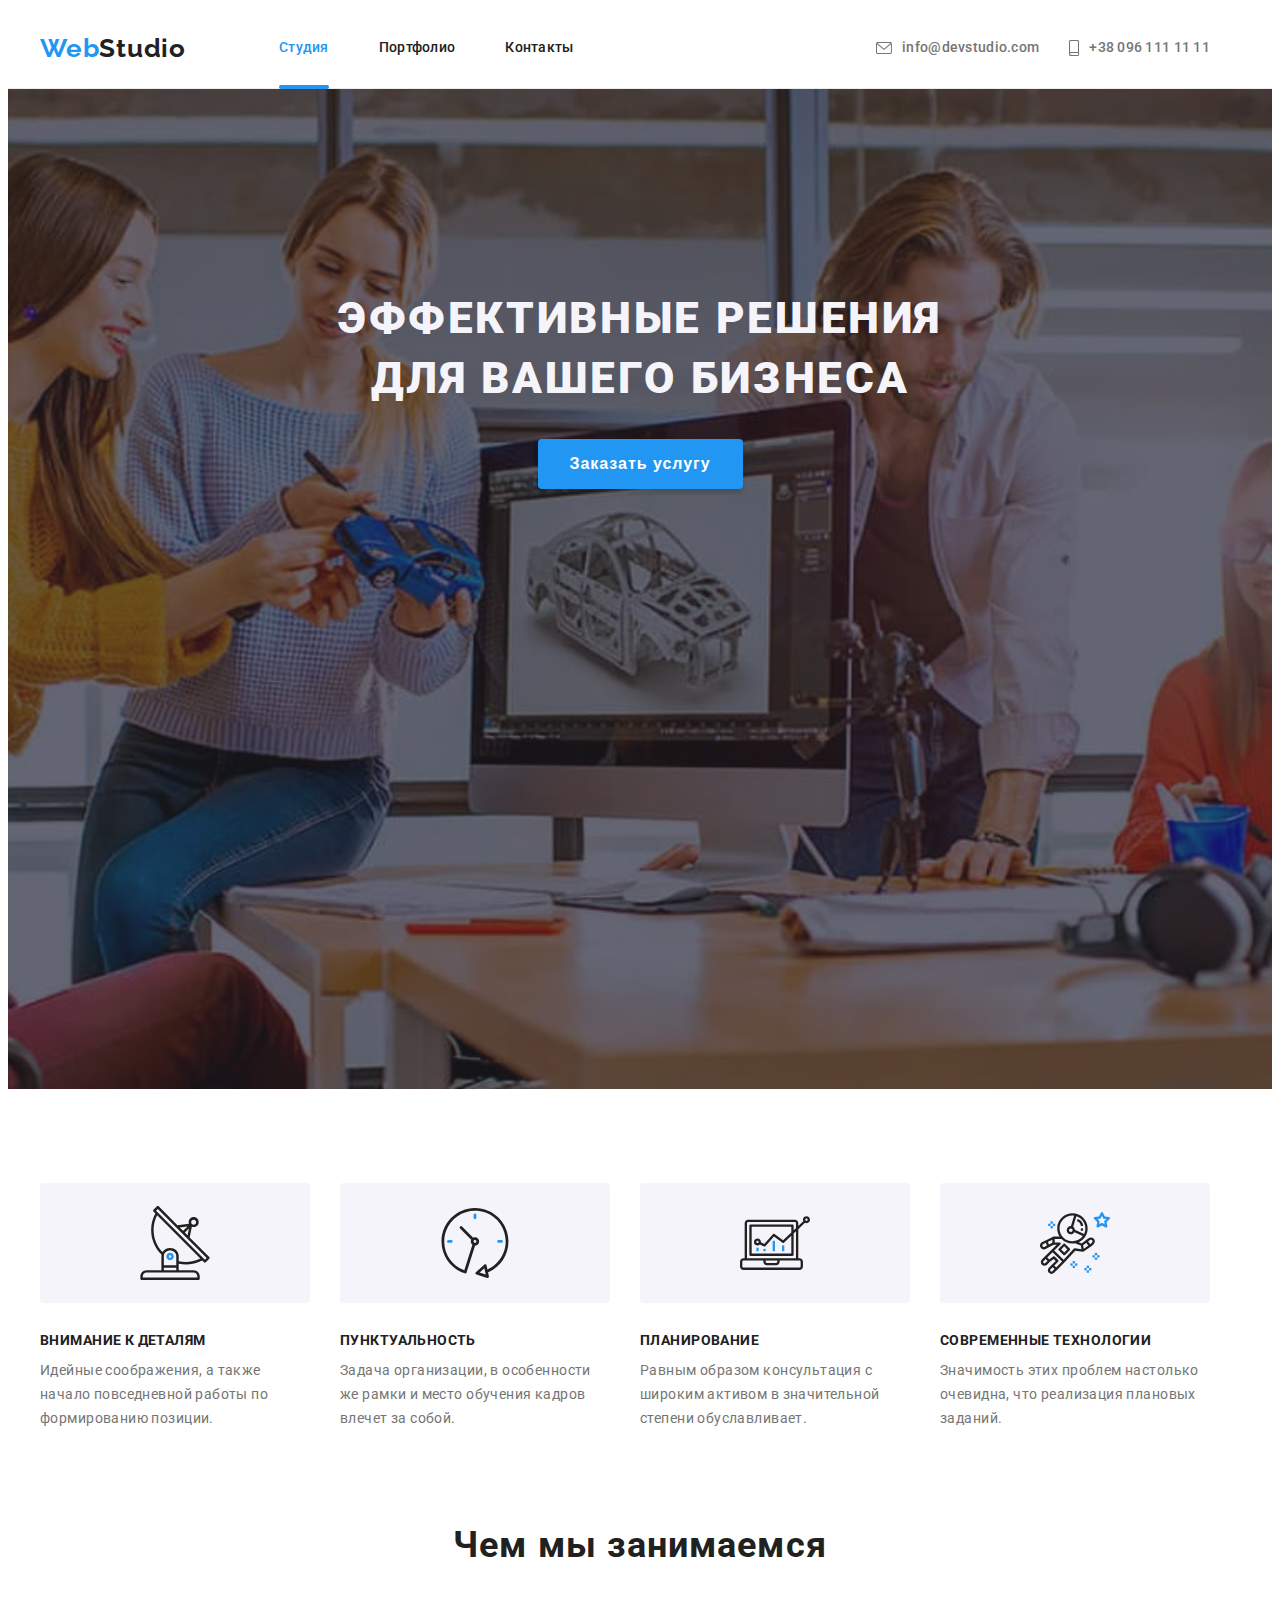
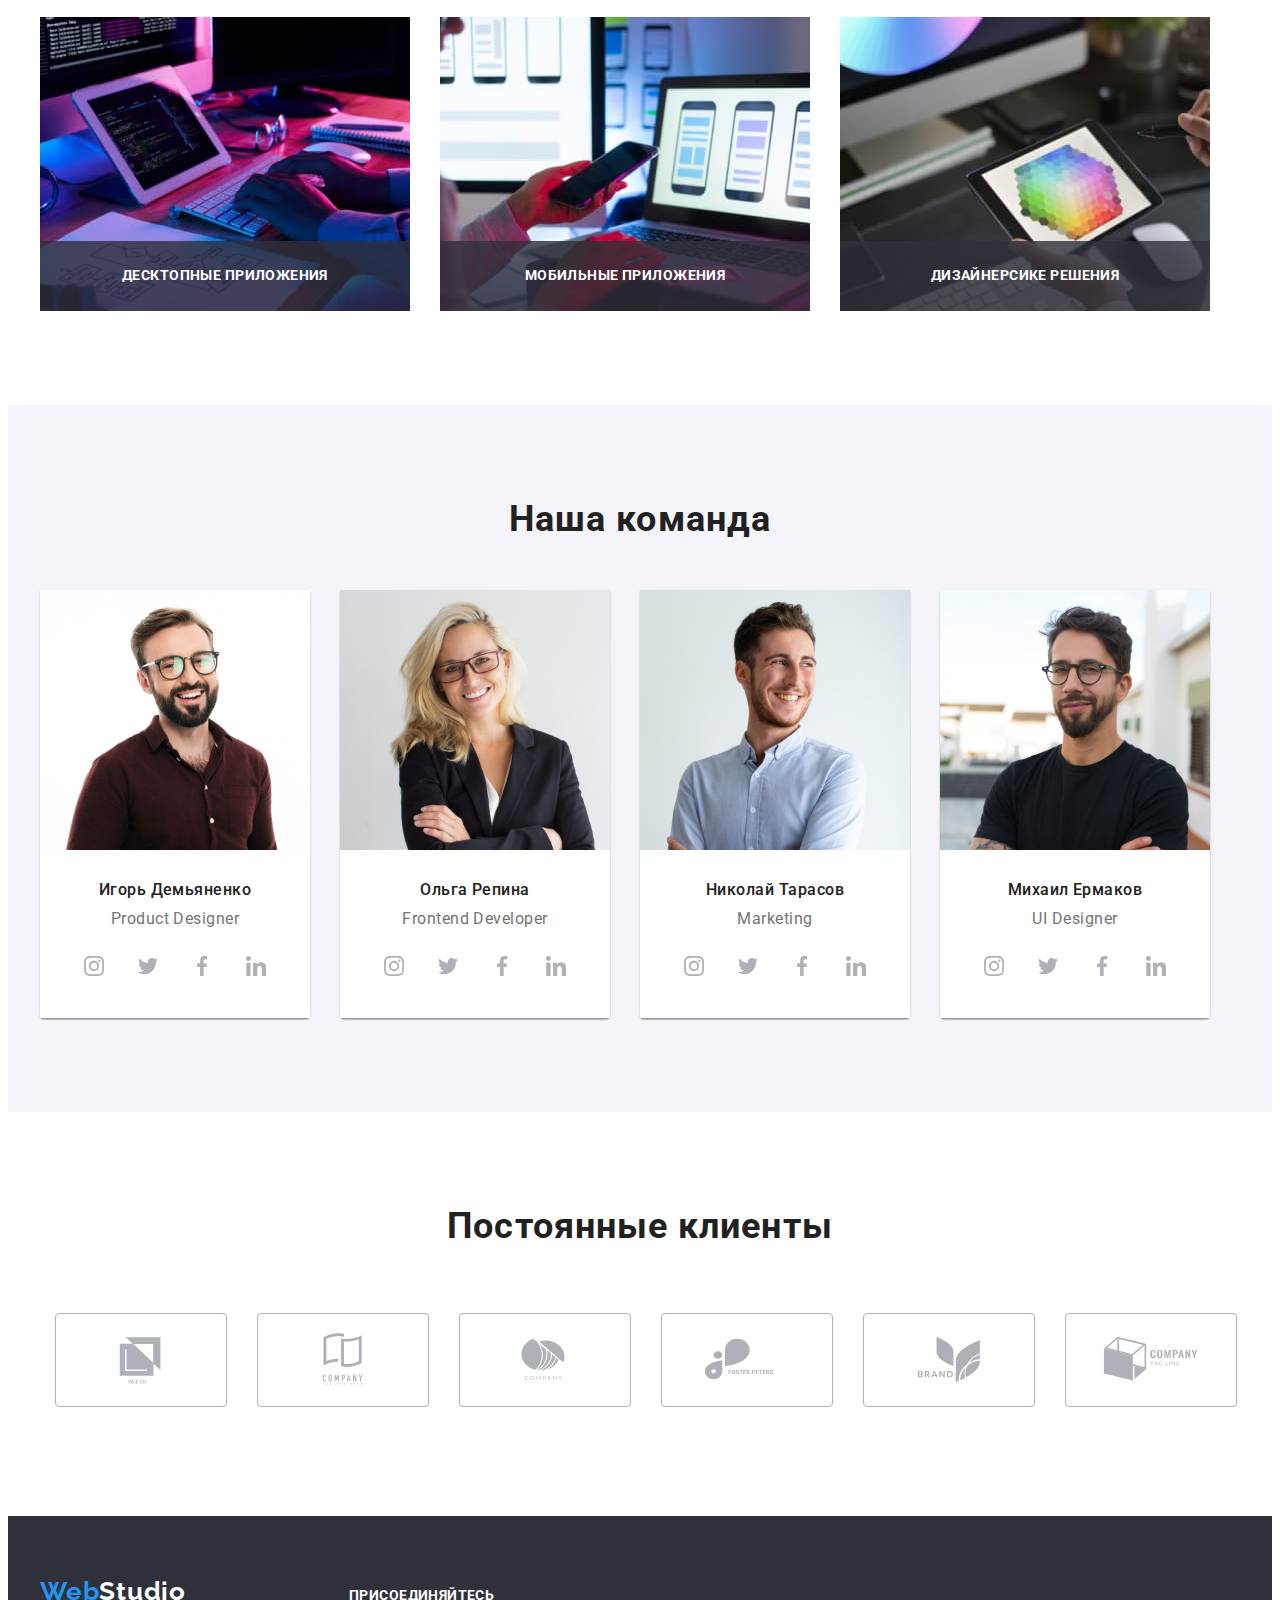
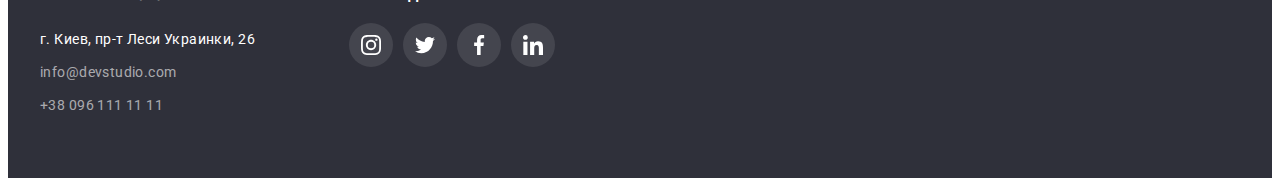
==== commit bf1b76c1: "hw5-3" ====
--- a/index.html
+++ b/index.html
@@ -73,7 +73,9 @@
         <div class="container cont-banner">
           <h1 class="banner-title">Эффективные решения для Вашего бизнеса</h1>
           <!-- BUTTON -->
-          <button class="btn" type="button">Заказать услугу</button>
+          <button class="btn" type="button" data-modal-open>
+            Заказать услугу
+          </button>
         </div>
       </section>
       <!-- studio skills -->
@@ -635,11 +637,11 @@
       </div>
     </footer>
     <!-- MODAL WINDOW -->
-    <div class="modal-backdrop">
-      <div class="modal-win">
-        <button class="modal-btn-close" type="button">
-          <svg width="11" height="11">
-            <use href="./images/img-icons/original/close-mod-win.svg"></use>
+    <div class="modal-backdrop is-hidden">
+      <div class="modal-win data-modal">
+        <button class="modal-btn-close" type="button" data-modal-close>
+          <svg width="18" height="18">
+            <use href="./images/img-icons/icons.svg#icon-modal-close"></use>
           </svg>
         </button>
       </div>
--- a/styles.css
+++ b/styles.css
@@ -558,7 +558,16 @@
   width: 100%;
   height: 100%;
   background: rgba(0, 0, 0, 0.2);
-  transition: opacity 250ms var(--transition-timing-func);
+  opacity: 1;
+  visibility: visible;
+  pointer-events: initial;
+  transition: opacity 250ms var(--transition-timing-func),
+    visibility 250ms var(--transition-timing-func);
+}
+.modal-backdrop.is-hidden {
+  opacity: 0;
+  visibility: hidden;
+  pointer-events: none;
 }
 .modal-win {
   position: absolute;
@@ -587,4 +596,5 @@
   border: 1px solid rgba(0, 0, 0, 0.1);
   transition: color 250ms var(--transition-timing-func);
   fill: currentColor;
-}
+  cursor: pointer;
+}
